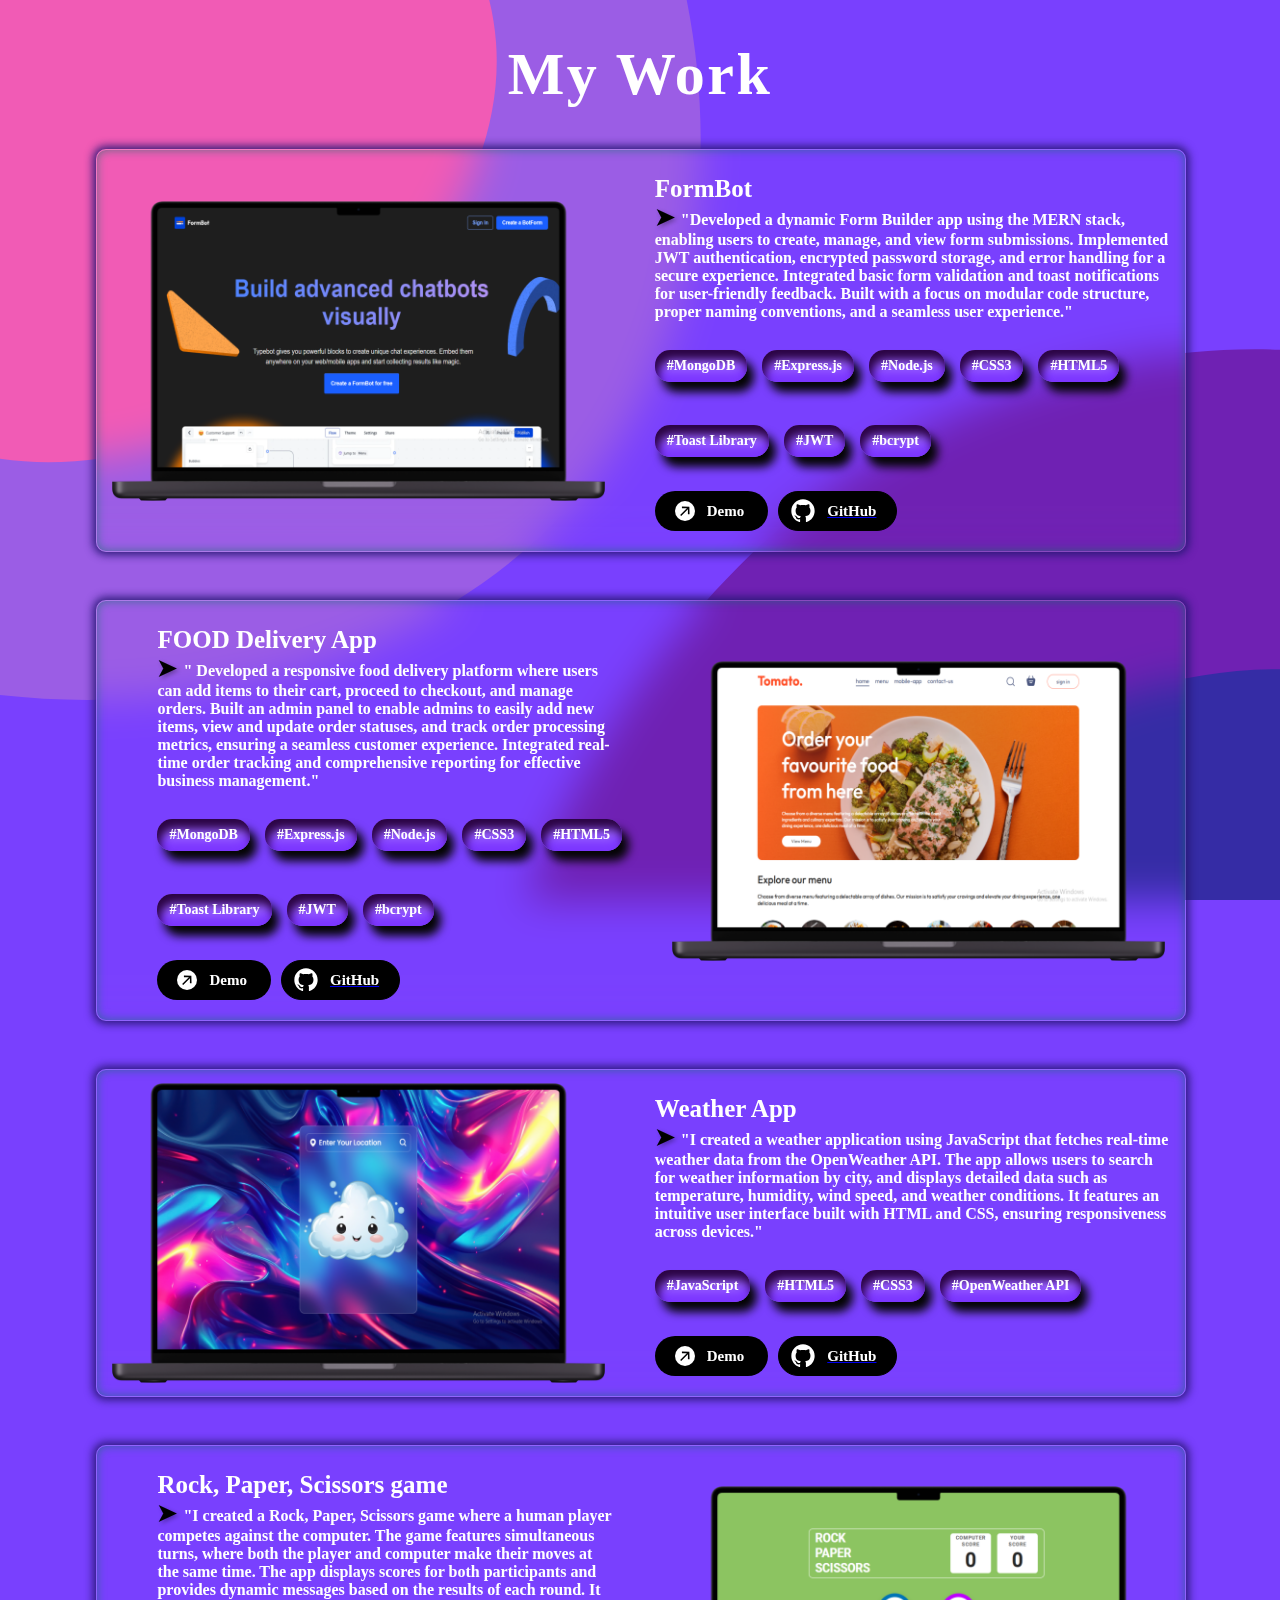
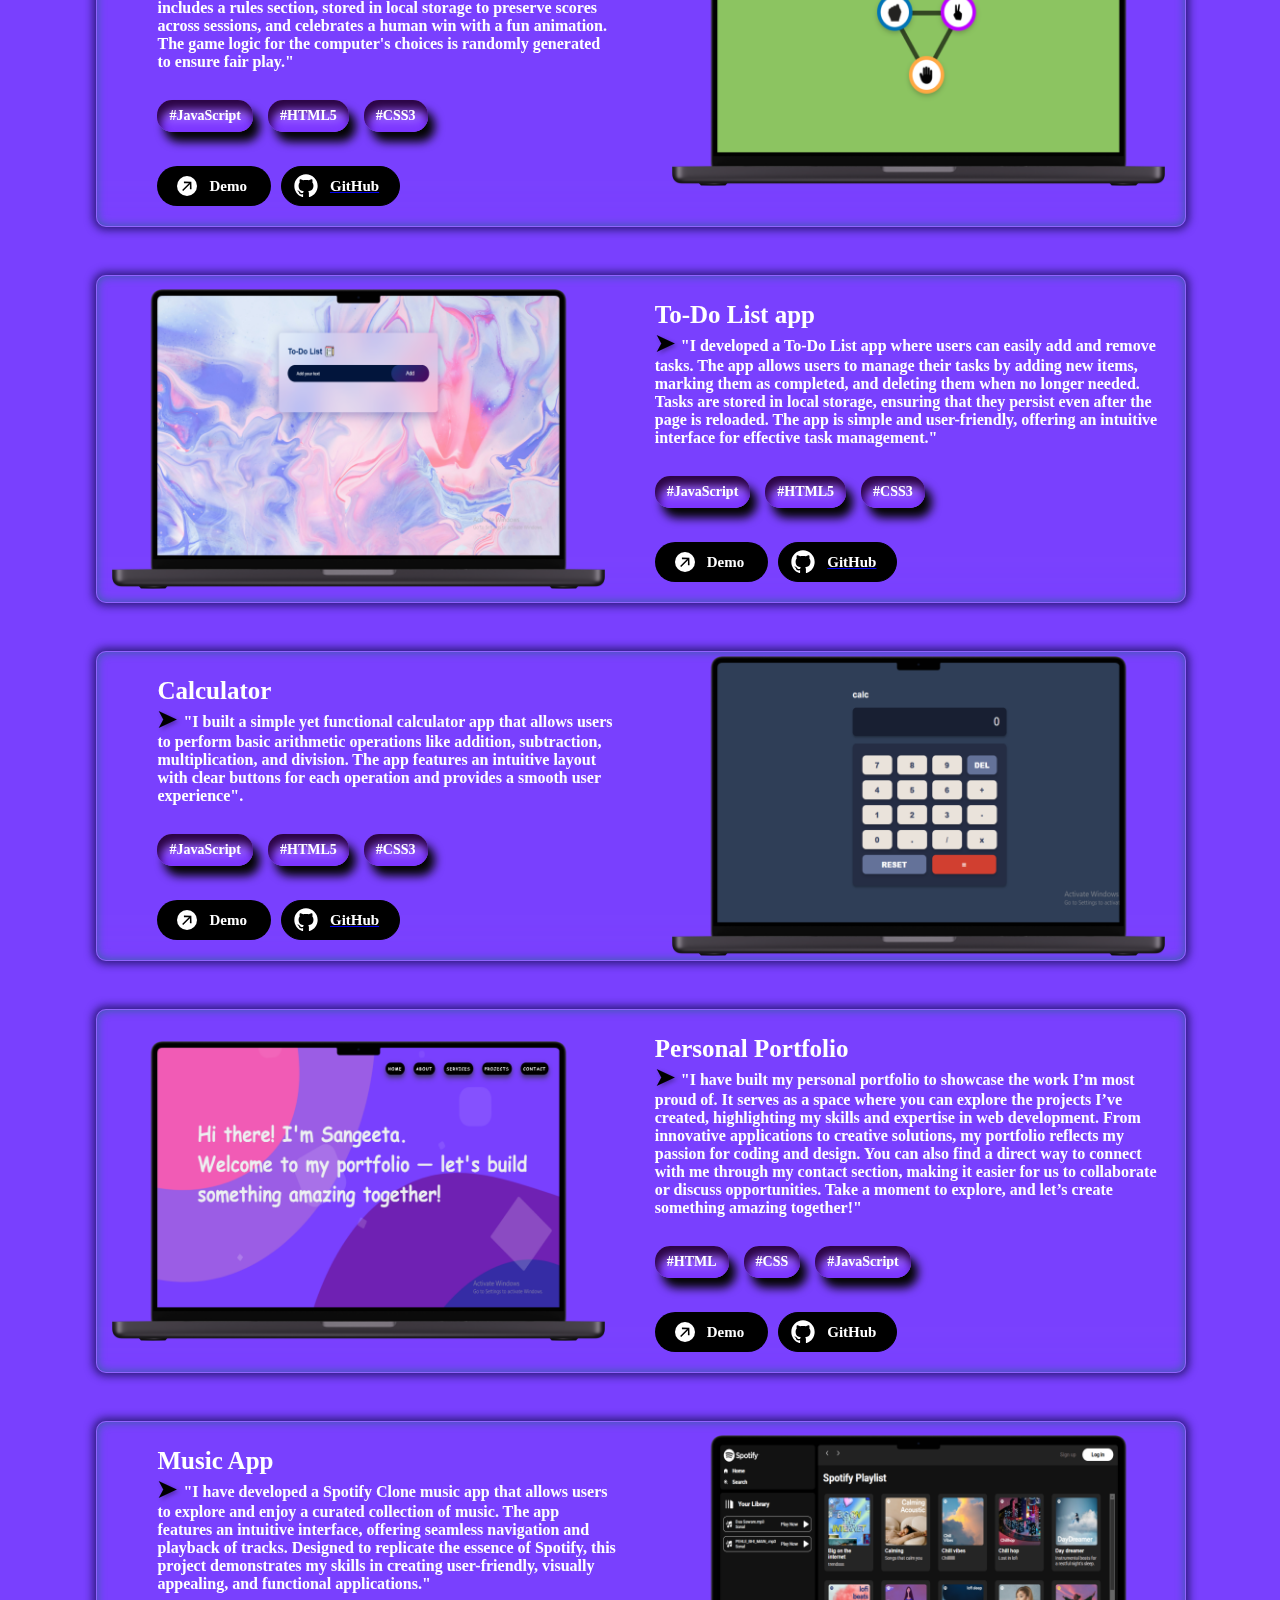
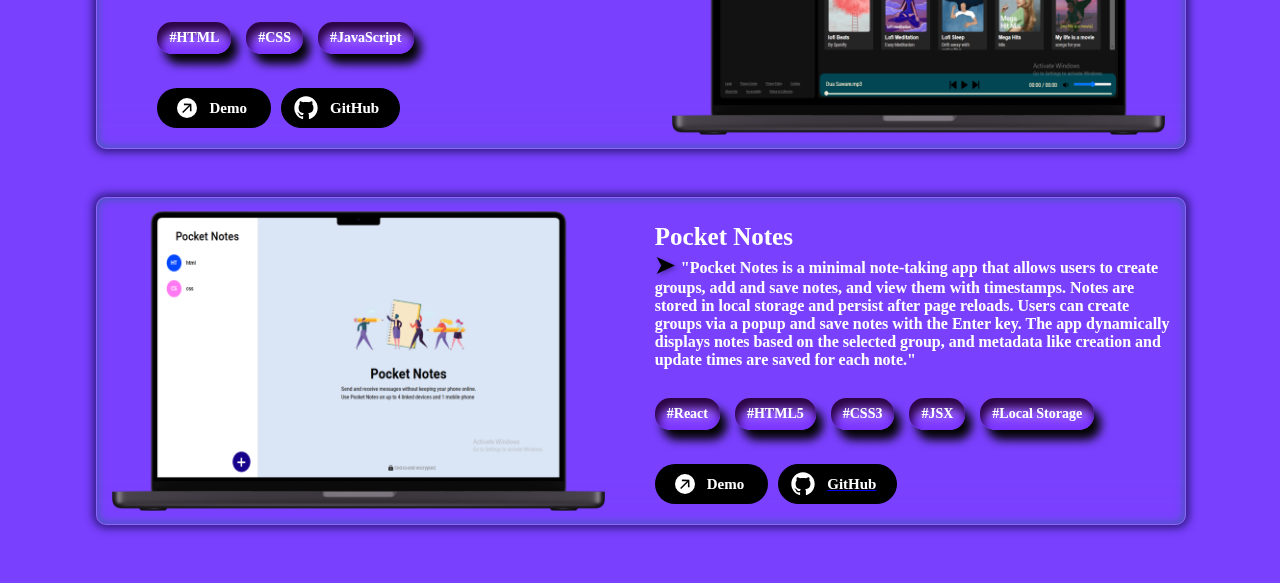
==== project.html @ 6eb2ef7e "Initial commit with changes" ====
<!DOCTYPE html>
<html lang="en">
<head>
    <meta charset="UTF-8">
    <meta name="viewport" content="width=device-width, initial-scale=1.0">
    <link rel="stylesheet" href="project.css">
    <title>Document</title>
</head>
<body>
   
    <div class="portfolio">
        <svg class="wep" preserveAspectRatio="xMidYMid slice" viewBox="10 10 80 80">
            <defs>
                <style>
                    @keyframes rotate {
                   0% {
                            transform: rotate(0deg);
                        }
                        100% {
                            transform: rotate(360deg);
                        }
                    }
                    .out-top {
                        animation: rotate 20s linear infinite;
                        transform-origin: 13px 25px;
                    }
                    .in-top {
                        animation: rotate 10s linear infinite;
                        transform-origin: 13px 25px;
                    }
                    .out-bottom {
                        animation: rotate 25s linear infinite;
                        transform-origin: 84px 93px;
                    }
                    .in-bottom {
                        animation: rotate 15s linear infinite;
                        transform-origin: 84px 93px;
                    }
                </style>
            </defs>
            <path fill="#9b5de5" class="out-top" d="M37-5C25.1-14.7,5.7-19.1-9.2-10-28.5,1.8-32.7,31.1-19.8,49c15.5,21.5,52.6,22,67.2,2.3C59.4,35,53.7,8.5,37-5Z"/>
            <path fill="#f15bb5" class="in-top" d="M20.6,4.1C11.6,1.5-1.9,2.5-8,11.2-16.3,23.1-8.2,45.6,7.4,50S42.1,38.9,41,24.5C40.2,14.1,29.4,6.6,20.6,4.1Z"/>
            <path fill="#6f21b3" class="out-bottom" d="M105.9,48.6c-12.4-8.2-29.3-4.8-39.4.8-23.4,12.8-37.7,51.9-19.1,74.1s63.9,15.3,76-5.6c7.6-13.3,1.8-31.1-2.3-43.8C117.6,63.3,114.7,54.3,105.9,48.6Z"/>
            <path fill="#352ca5" class="in-bottom" d="M102,67.1c-9.6-6.1-22-3.1-29.5,2-15.4,10.7-19.6,37.5-7.6,47.8s35.9,3.9,44.5-12.5C115.5,92.6,113.9,74.6,102,67.1Z"/>
          </svg>
          
        <div class="container-p">
            <h1 class="sub-title">My Work</h1>
            <div class="work-list">
                <div class="work-row">
                    <div class="work work-left">
                        <img src="images/work1.png" alt="To-do List App">
                        <div class="info">
                            <h3>FormBot</h3>
      
                            <div class="points">
                              <p class="point">"Developed a dynamic Form Builder app using the MERN stack,
                                 enabling users to create, manage, and view form submissions. Implemented 
                                 JWT authentication, encrypted password storage, and error handling for a
                                  secure experience. Integrated basic
                                    form validation and toast notifications for user-friendly feedback. 
                                    Built with a focus on modular code structure, proper naming conventions,
                                     and a seamless user experience."</p>
                              <!-- <p class="point">Knowledge of React components</p>
      
                              <p class="point">Familiar with Express and MongoDB</p>
                              <p class="point">JavaScript and Node.js fundamentals</p> -->
                            </div>
                           
                            <div class="Btn1">
                              <p class="language">#MongoDB</p>
                              <p class="language">#Express.js</p>
                              <p class="language">#Node.js</p>
                              <p class="language">#CSS3</p>
                              <p class="language">#HTML5</p>
                              <p class="language">#Toast Library</p>
                              <p class="language">#JWT</p>
                              <p class="language">#bcrypt</p>
      
      
      
                            </div>
                            <div class="buttons">
                              <a href="https://form-bot-brown.vercel.app/" target="_blank">
                          <button href="#" class="buttonw" style="--clr: #380c70">
                            <span class="button__icon-wrapper">
                              <svg
                                viewBox="0 0 14 15"
                                fill="none"
                                xmlns="http://www.w3.org/2000/svg"
                                class="button__icon-svg"
                                width="10"
                              >
                                <path
                                  d="M13.376 11.552l-.264-10.44-10.44-.24.024 2.28 6.96-.048L.2 12.56l1.488 1.488 9.432-9.432-.048 6.912 2.304.024z"
                                  fill="currentColor"
                                ></path>
                              </svg>
                          
                              <svg
                                viewBox="0 0 14 15"
                                fill="none"
                                width="10"
                                xmlns="http://www.w3.org/2000/svg"
                                class="button__icon-svg button__icon-svg--copy"
                              >
                                <path
                                  d="M13.376 11.552l-.264-10.44-10.44-.24.024 2.28 6.96-.048L.2 12.56l1.488 1.488 9.432-9.432-.048 6.912 2.304.024z"
                                  fill="currentColor"
                                ></path>
                              </svg>
                            </span>
                            Demo
                          </button>
                        </a>
                         <a href="https://github.com/sangeetasonal/Form-bot">
                          <button class="buttond">
                            <svg
                              viewBox="0 0 24 24"
                              fill="currentColor"
                              height="28"
                              width="28"
                              xmlns="http://www.w3.org/2000/svg"
                            >
                              <path
                                d="M12.001 2C6.47598 2 2.00098 6.475 2.00098 12C2.00098 16.425 4.86348 20.1625 8.83848 21.4875C9.33848 21.575 9.52598 21.275 9.52598 21.0125C9.52598 20.775 9.51348 19.9875 9.51348 19.15C7.00098 19.6125 6.35098 18.5375 6.15098 17.975C6.03848 17.6875 5.55098 16.8 5.12598 16.5625C4.77598 16.375 4.27598 15.9125 5.11348 15.9C5.90098 15.8875 6.46348 16.625 6.65098 16.925C7.55098 18.4375 8.98848 18.0125 9.56348 17.75C9.65098 17.1 9.91348 16.6625 10.201 16.4125C7.97598 16.1625 5.65098 15.3 5.65098 11.475C5.65098 10.3875 6.03848 9.4875 6.67598 8.7875C6.57598 8.5375 6.22598 7.5125 6.77598 6.1375C6.77598 6.1375 7.61348 5.875 9.52598 7.1625C10.326 6.9375 11.176 6.825 12.026 6.825C12.876 6.825 13.726 6.9375 14.526 7.1625C16.4385 5.8625 17.276 6.1375 17.276 6.1375C17.826 7.5125 17.476 8.5375 17.376 8.7875C18.0135 9.4875 18.401 10.375 18.401 11.475C18.401 15.3125 16.0635 16.1625 13.8385 16.4125C14.201 16.725 14.5135 17.325 14.5135 18.2625C14.5135 19.6 14.501 20.675 14.501 21.0125C14.501 21.275 14.6885 21.5875 15.1885 21.4875C19.259 20.1133 21.9999 16.2963 22.001 12C22.001 6.475 17.526 2 12.001 2Z"
                              ></path>
                            </svg>
                            <span>GitHub</span>
                          </button>
                        </a>
                          </button>
                          </div>
                            <a href="#">
                            </a>
                        </div>
                    </div>
                </div>
                <div class="work-row">
                    <div class="work work-right">
                        <img src="images/work9.png" alt="Music App">
                        <div class="info">
                          <h3>FOOD Delivery App</h3>
                          <div class="points">
                            <p class="point">" Developed a responsive food delivery platform where users can add items to their cart, proceed to checkout, and manage orders. Built an admin panel to enable admins to easily add new items, view and update order statuses, and track order processing metrics, ensuring a seamless customer experience. Integrated real-time order tracking and comprehensive reporting for effective business management."</p>
                        
                          </div>
                         
                          <div class="Btn1">
                            <p class="language">#MongoDB</p>
                            <p class="language">#Express.js</p>
                            <p class="language">#Node.js</p>
                            <p class="language">#CSS3</p>
                            <p class="language">#HTML5</p>
                            <p class="language">#Toast Library</p>
                            <p class="language">#JWT</p>
                            <p class="language">#bcrypt</p>
                           
                            </div>
                            <div class="buttons">

                              <a href="https://food-del-web-rho.vercel.app/" target="_blank">
                                <button class="buttonw" style="--clr: #380c70">
                                  <span class="button__icon-wrapper">
                                    <svg
                                      viewBox="0 0 14 15"
                                      fill="none"
                                      xmlns="http://www.w3.org/2000/svg"
                                      class="button__icon-svg"
                                      width="10"
                                    >
                                      <path
                                        d="M13.376 11.552l-.264-10.44-10.44-.24.024 2.28 6.96-.048L.2 12.56l1.488 1.488 9.432-9.432-.048 6.912 2.304.024z"
                                        fill="currentColor"
                                      ></path>
                                    </svg>
                              
                                    <svg
                                      viewBox="0 0 14 15"
                                      fill="none"
                                      width="10"
                                      xmlns="http://www.w3.org/2000/svg"
                                      class="button__icon-svg button__icon-svg--copy"
                                    >
                                      <path
                                        d="M13.376 11.552l-.264-10.44-10.44-.24.024 2.28 6.96-.048L.2 12.56l1.488 1.488 9.432-9.432-.048 6.912 2.304.024z"
                                        fill="currentColor"
                                      ></path>
                                    </svg>
                                  </span>
                                  Demo
                                </button>
                              </a>
                              
      
                              <a href="https://github.com/sangeetasonal/Food-del-web" target="_blank">
      
                              <button class="buttond">
                                <svg
                                  viewBox="0 0 24 24"
                                  fill="currentColor"
                                  height="28"
                                  width="28"
                                  xmlns="http://www.w3.org/2000/svg"
                                >
                                  <path
                                    d="M12.001 2C6.47598 2 2.00098 6.475 2.00098 12C2.00098 16.425 4.86348 20.1625 8.83848 21.4875C9.33848 21.575 9.52598 21.275 9.52598 21.0125C9.52598 20.775 9.51348 19.9875 9.51348 19.15C7.00098 19.6125 6.35098 18.5375 6.15098 17.975C6.03848 17.6875 5.55098 16.8 5.12598 16.5625C4.77598 16.375 4.27598 15.9125 5.11348 15.9C5.90098 15.8875 6.46348 16.625 6.65098 16.925C7.55098 18.4375 8.98848 18.0125 9.56348 17.75C9.65098 17.1 9.91348 16.6625 10.201 16.4125C7.97598 16.1625 5.65098 15.3 5.65098 11.475C5.65098 10.3875 6.03848 9.4875 6.67598 8.7875C6.57598 8.5375 6.22598 7.5125 6.77598 6.1375C6.77598 6.1375 7.61348 5.875 9.52598 7.1625C10.326 6.9375 11.176 6.825 12.026 6.825C12.876 6.825 13.726 6.9375 14.526 7.1625C16.4385 5.8625 17.276 6.1375 17.276 6.1375C17.826 7.5125 17.476 8.5375 17.376 8.7875C18.0135 9.4875 18.401 10.375 18.401 11.475C18.401 15.3125 16.0635 16.1625 13.8385 16.4125C14.201 16.725 14.5135 17.325 14.5135 18.2625C14.5135 19.6 14.501 20.675 14.501 21.0125C14.501 21.275 14.6885 21.5875 15.1885 21.4875C19.259 20.1133 21.9999 16.2963 22.001 12C22.001 6.475 17.526 2 12.001 2Z"
                                  ></path>
                                </svg>
                                <span>GitHub</span>
                              </button>
                            </a>
                              </button>
                          </div>
                            <a href="#">
                            </a>
                        </div>
                    </div>
                </div>
                <div class="work-row">
                    <div class="work work-left">
                        <img src="images/work3.png" alt="Weather App">
                        <div class="info">
                            <h3>Weather App</h3>
                            <div class="points">
                              <p class="point">"I created a weather application using JavaScript
                                 that fetches real-time weather data from the OpenWeather API.
                                  The app allows users to search for weather information by city,
                                   and displays detailed data such as temperature, humidity, 
                                   wind speed, and weather conditions. It features an intuitive user 
                                   interface built with HTML and CSS, ensuring responsiveness across devices."</p>
                             
                            </div>
                           
                            <div class="Btn1">
                              <p class="language">#JavaScript</p>
                              <p class="language">#HTML5</p>
                              <p class="language">#CSS3</p>
                              <p class="language">#OpenWeather API</p>
                            </div>
                            <div class="buttons">
      <a href="https://darling-valkyrie-a98d52.netlify.app/">
                              <button href="#" class="buttonw" style="--clr: #380c70">
                                <span class="button__icon-wrapper">
                                  <svg
                                    viewBox="0 0 14 15"
                                    fill="none"
                                    xmlns="http://www.w3.org/2000/svg"
                                    class="button__icon-svg"
                                    width="10"
                                  >
                                    <path
                                      d="M13.376 11.552l-.264-10.44-10.44-.24.024 2.28 6.96-.048L.2 12.56l1.488 1.488 9.432-9.432-.048 6.912 2.304.024z"
                                      fill="currentColor"
                                    ></path>
                                  </svg>
                              
                                  <svg
                                    viewBox="0 0 14 15"
                                    fill="none"
                                    width="10"
                                    xmlns="http://www.w3.org/2000/svg"
                                    class="button__icon-svg button__icon-svg--copy"
                                  >
                                    <path
                                      d="M13.376 11.552l-.264-10.44-10.44-.24.024 2.28 6.96-.048L.2 12.56l1.488 1.488 9.432-9.432-.048 6.912 2.304.024z"
                                      fill="currentColor"
                                    ></path>
                                  </svg>
                                </span>
                                Demo
                              </button>
                            </a>
      <a href="https://github.com/sangeetasonal/Weather-website">
                              <button class="buttond">
                                <svg
                                  viewBox="0 0 24 24"
                                  fill="currentColor"
                                  height="28"
                                  width="28"
                                  xmlns="http://www.w3.org/2000/svg"
                                >
                                  <path
                                    d="M12.001 2C6.47598 2 2.00098 6.475 2.00098 12C2.00098 16.425 4.86348 20.1625 8.83848 21.4875C9.33848 21.575 9.52598 21.275 9.52598 21.0125C9.52598 20.775 9.51348 19.9875 9.51348 19.15C7.00098 19.6125 6.35098 18.5375 6.15098 17.975C6.03848 17.6875 5.55098 16.8 5.12598 16.5625C4.77598 16.375 4.27598 15.9125 5.11348 15.9C5.90098 15.8875 6.46348 16.625 6.65098 16.925C7.55098 18.4375 8.98848 18.0125 9.56348 17.75C9.65098 17.1 9.91348 16.6625 10.201 16.4125C7.97598 16.1625 5.65098 15.3 5.65098 11.475C5.65098 10.3875 6.03848 9.4875 6.67598 8.7875C6.57598 8.5375 6.22598 7.5125 6.77598 6.1375C6.77598 6.1375 7.61348 5.875 9.52598 7.1625C10.326 6.9375 11.176 6.825 12.026 6.825C12.876 6.825 13.726 6.9375 14.526 7.1625C16.4385 5.8625 17.276 6.1375 17.276 6.1375C17.826 7.5125 17.476 8.5375 17.376 8.7875C18.0135 9.4875 18.401 10.375 18.401 11.475C18.401 15.3125 16.0635 16.1625 13.8385 16.4125C14.201 16.725 14.5135 17.325 14.5135 18.2625C14.5135 19.6 14.501 20.675 14.501 21.0125C14.501 21.275 14.6885 21.5875 15.1885 21.4875C19.259 20.1133 21.9999 16.2963 22.001 12C22.001 6.475 17.526 2 12.001 2Z"
                                  ></path>
                                </svg>
                                <span>GitHub</span>
                              </button>
                            </a>
                              </button>
                          </div>
                            <a href="#">
                            </a>
                        </div>
                    </div>
                </div>

                <div class="work-row">
                    <div class="work work-right">
                        <img src="images/work6.png" alt="Music App">
                        <div class="info">
                            <h3> Rock, Paper, Scissors game</h3>
                            <div class="points">
                              <p class="point">"I created a Rock, Paper, Scissors game 
                                where a human player competes against the computer. 
                                The game features simultaneous turns, where both the 
                                player and computer make their moves at the same time.
                                 The app displays scores for both participants and provides 
                                 dynamic messages based on the results of each round. 
                                 It includes a rules section, stored in local storage to 
                                 preserve scores across sessions, and celebrates a human win
                                  with a fun animation. The game logic for the computer's choices 
                                  is randomly generated to ensure fair play."</p>
                              
                            </div>
                           
                            <div class="Btn1">
                                <p class="language">#JavaScript</p>
                                <p class="language">#HTML5</p>
                                <p class="language">#CSS3</p>
                            </div>
                            <div class="buttons">
      <a href="https://game-rock-paper-scissor-js.netlify.app/">
                              <button href="#" class="buttonw" style="--clr: #380c70">
                                <span class="button__icon-wrapper">
                                  <svg
                                    viewBox="0 0 14 15"
                                    fill="none"
                                    xmlns="http://www.w3.org/2000/svg"
                                    class="button__icon-svg"
                                    width="10"
                                  >
                                    <path
                                      d="M13.376 11.552l-.264-10.44-10.44-.24.024 2.28 6.96-.048L.2 12.56l1.488 1.488 9.432-9.432-.048 6.912 2.304.024z"
                                      fill="currentColor"
                                    ></path>
                                  </svg>
                              
                                  <svg
                                    viewBox="0 0 14 15"
                                    fill="none"
                                    width="10"
                                    xmlns="http://www.w3.org/2000/svg"
                                    class="button__icon-svg button__icon-svg--copy"
                                  >
                                    <path
                                      d="M13.376 11.552l-.264-10.44-10.44-.24.024 2.28 6.96-.048L.2 12.56l1.488 1.488 9.432-9.432-.048 6.912 2.304.024z"
                                      fill="currentColor"
                                    ></path>
                                  </svg>
                                </span>
                                Demo
                              </button>
                            </a>
      <a href="https://github.com/sangeetasonal/Rock-Paper-scissor">
                              <button class="buttond">
                                <svg
                                  viewBox="0 0 24 24"
                                  fill="currentColor"
                                  height="28"
                                  width="28"
                                  xmlns="http://www.w3.org/2000/svg"
                                >
                                  <path
                                    d="M12.001 2C6.47598 2 2.00098 6.475 2.00098 12C2.00098 16.425 4.86348 20.1625 8.83848 21.4875C9.33848 21.575 9.52598 21.275 9.52598 21.0125C9.52598 20.775 9.51348 19.9875 9.51348 19.15C7.00098 19.6125 6.35098 18.5375 6.15098 17.975C6.03848 17.6875 5.55098 16.8 5.12598 16.5625C4.77598 16.375 4.27598 15.9125 5.11348 15.9C5.90098 15.8875 6.46348 16.625 6.65098 16.925C7.55098 18.4375 8.98848 18.0125 9.56348 17.75C9.65098 17.1 9.91348 16.6625 10.201 16.4125C7.97598 16.1625 5.65098 15.3 5.65098 11.475C5.65098 10.3875 6.03848 9.4875 6.67598 8.7875C6.57598 8.5375 6.22598 7.5125 6.77598 6.1375C6.77598 6.1375 7.61348 5.875 9.52598 7.1625C10.326 6.9375 11.176 6.825 12.026 6.825C12.876 6.825 13.726 6.9375 14.526 7.1625C16.4385 5.8625 17.276 6.1375 17.276 6.1375C17.826 7.5125 17.476 8.5375 17.376 8.7875C18.0135 9.4875 18.401 10.375 18.401 11.475C18.401 15.3125 16.0635 16.1625 13.8385 16.4125C14.201 16.725 14.5135 17.325 14.5135 18.2625C14.5135 19.6 14.501 20.675 14.501 21.0125C14.501 21.275 14.6885 21.5875 15.1885 21.4875C19.259 20.1133 21.9999 16.2963 22.001 12C22.001 6.475 17.526 2 12.001 2Z"
                                  ></path>
                                </svg>
                                <span>GitHub</span>
                              </button>
                            </a>
                              </button>
                          </div>
                            <a href="#">
                            </a>
                        </div>
                    </div>
                </div>


                <div class="work-row">
                    <div class="work work-left">
                        <img src="images/work4.png" alt="Weather App">
                        <div class="info">
                            <h3>To-Do List app</h3>
                            <div class="points">
                              <p class="point">"I developed a To-Do List app where users can 
                                easily add and remove tasks. The app allows users to manage 
                                their tasks by adding new items, marking them as completed,
                                 and deleting them when no longer needed. Tasks are stored
                                  in local storage, ensuring that they persist even after 
                                  the page is reloaded. The app is simple and user-friendly,
                                   offering an intuitive interface for effective task management."</p>
                           
                            </div>
                           
                            <div class="Btn1">
                                <p class="language">#JavaScript</p>
                                <p class="language">#HTML5</p>
                                <p class="language">#CSS3</p>
                            </div>
                            <div class="buttons">
      <a href="https://to-do-list-app-me.netlify.app/">
                              <button href="#" class="buttonw" style="--clr: #380c70">
                                <span class="button__icon-wrapper">
                                  <svg
                                    viewBox="0 0 14 15"
                                    fill="none"
                                    xmlns="http://www.w3.org/2000/svg"
                                    class="button__icon-svg"
                                    width="10"
                                  >
                                    <path
                                      d="M13.376 11.552l-.264-10.44-10.44-.24.024 2.28 6.96-.048L.2 12.56l1.488 1.488 9.432-9.432-.048 6.912 2.304.024z"
                                      fill="currentColor"
                                    ></path>
                                  </svg>
                              
                                  <svg
                                    viewBox="0 0 14 15"
                                    fill="none"
                                    width="10"
                                    xmlns="http://www.w3.org/2000/svg"
                                    class="button__icon-svg button__icon-svg--copy"
                                  >
                                    <path
                                      d="M13.376 11.552l-.264-10.44-10.44-.24.024 2.28 6.96-.048L.2 12.56l1.488 1.488 9.432-9.432-.048 6.912 2.304.024z"
                                      fill="currentColor"
                                    ></path>
                                  </svg>
                                </span>
                                Demo
                              </button>
                            </a>
      <a href="https://github.com/sangeetasonal/To-do-list">
                              <button class="buttond">
                                <svg
                                  viewBox="0 0 24 24"
                                  fill="currentColor"
                                  height="28"
                                  width="28"
                                  xmlns="http://www.w3.org/2000/svg"
                                >
                                  <path
                                    d="M12.001 2C6.47598 2 2.00098 6.475 2.00098 12C2.00098 16.425 4.86348 20.1625 8.83848 21.4875C9.33848 21.575 9.52598 21.275 9.52598 21.0125C9.52598 20.775 9.51348 19.9875 9.51348 19.15C7.00098 19.6125 6.35098 18.5375 6.15098 17.975C6.03848 17.6875 5.55098 16.8 5.12598 16.5625C4.77598 16.375 4.27598 15.9125 5.11348 15.9C5.90098 15.8875 6.46348 16.625 6.65098 16.925C7.55098 18.4375 8.98848 18.0125 9.56348 17.75C9.65098 17.1 9.91348 16.6625 10.201 16.4125C7.97598 16.1625 5.65098 15.3 5.65098 11.475C5.65098 10.3875 6.03848 9.4875 6.67598 8.7875C6.57598 8.5375 6.22598 7.5125 6.77598 6.1375C6.77598 6.1375 7.61348 5.875 9.52598 7.1625C10.326 6.9375 11.176 6.825 12.026 6.825C12.876 6.825 13.726 6.9375 14.526 7.1625C16.4385 5.8625 17.276 6.1375 17.276 6.1375C17.826 7.5125 17.476 8.5375 17.376 8.7875C18.0135 9.4875 18.401 10.375 18.401 11.475C18.401 15.3125 16.0635 16.1625 13.8385 16.4125C14.201 16.725 14.5135 17.325 14.5135 18.2625C14.5135 19.6 14.501 20.675 14.501 21.0125C14.501 21.275 14.6885 21.5875 15.1885 21.4875C19.259 20.1133 21.9999 16.2963 22.001 12C22.001 6.475 17.526 2 12.001 2Z"
                                  ></path>
                                </svg>
                                <span>GitHub</span>
                              </button>
                            </a>
                              </button>
                          </div>
                            <a href="#">
                            </a>
                        </div>
                    </div>
                </div>


                <div class="work-row">
                    <div class="work work-right">
                        <img src="images/work5.png" alt="Music App">
                        <div class="info">
                            <h3>Calculator</h3>
                            <div class="points">
                              <p class="point">"I built a simple yet functional calculator app that
                                 allows users to perform basic arithmetic operations like addition,
                                  subtraction, multiplication, and division. The app features an 
                                  intuitive layout with clear buttons for each operation and provides
                                   a smooth user experience".</p>
                         
                            </div>
                           
                            <div class="Btn1">
                                <p class="language">#JavaScript</p>
                                <p class="language">#HTML5</p>
                                <p class="language">#CSS3</p>
                            </div>
                            <div class="buttons">
      <a href="https://micro-project-calculator.netlify.app/">
                              <button href="#" class="buttonw" style="--clr: #380c70">
                                <span class="button__icon-wrapper">
                                  <svg
                                    viewBox="0 0 14 15"
                                    fill="none"
                                    xmlns="http://www.w3.org/2000/svg"
                                    class="button__icon-svg"
                                    width="10"
                                  >
                                    <path
                                      d="M13.376 11.552l-.264-10.44-10.44-.24.024 2.28 6.96-.048L.2 12.56l1.488 1.488 9.432-9.432-.048 6.912 2.304.024z"
                                      fill="currentColor"
                                    ></path>
                                  </svg>
                              
                                  <svg
                                    viewBox="0 0 14 15"
                                    fill="none"
                                    width="10"
                                    xmlns="http://www.w3.org/2000/svg"
                                    class="button__icon-svg button__icon-svg--copy"
                                  >
                                    <path
                                      d="M13.376 11.552l-.264-10.44-10.44-.24.024 2.28 6.96-.048L.2 12.56l1.488 1.488 9.432-9.432-.048 6.912 2.304.024z"
                                      fill="currentColor"
                                    ></path>
                                  </svg>
                                </span>
                                Demo
                              </button>
                            </a>
      <a href="https://github.com/sangeetasonal/Calculator">
                              <button class="buttond">
                                <svg
                                  viewBox="0 0 24 24"
                                  fill="currentColor"
                                  height="28"
                                  width="28"
                                  xmlns="http://www.w3.org/2000/svg"
                                >
                                  <path
                                    d="M12.001 2C6.47598 2 2.00098 6.475 2.00098 12C2.00098 16.425 4.86348 20.1625 8.83848 21.4875C9.33848 21.575 9.52598 21.275 9.52598 21.0125C9.52598 20.775 9.51348 19.9875 9.51348 19.15C7.00098 19.6125 6.35098 18.5375 6.15098 17.975C6.03848 17.6875 5.55098 16.8 5.12598 16.5625C4.77598 16.375 4.27598 15.9125 5.11348 15.9C5.90098 15.8875 6.46348 16.625 6.65098 16.925C7.55098 18.4375 8.98848 18.0125 9.56348 17.75C9.65098 17.1 9.91348 16.6625 10.201 16.4125C7.97598 16.1625 5.65098 15.3 5.65098 11.475C5.65098 10.3875 6.03848 9.4875 6.67598 8.7875C6.57598 8.5375 6.22598 7.5125 6.77598 6.1375C6.77598 6.1375 7.61348 5.875 9.52598 7.1625C10.326 6.9375 11.176 6.825 12.026 6.825C12.876 6.825 13.726 6.9375 14.526 7.1625C16.4385 5.8625 17.276 6.1375 17.276 6.1375C17.826 7.5125 17.476 8.5375 17.376 8.7875C18.0135 9.4875 18.401 10.375 18.401 11.475C18.401 15.3125 16.0635 16.1625 13.8385 16.4125C14.201 16.725 14.5135 17.325 14.5135 18.2625C14.5135 19.6 14.501 20.675 14.501 21.0125C14.501 21.275 14.6885 21.5875 15.1885 21.4875C19.259 20.1133 21.9999 16.2963 22.001 12C22.001 6.475 17.526 2 12.001 2Z"
                                  ></path>
                                </svg>
                                <span>GitHub</span>
                              </button>
                            </a>
                              </button>
                          </div>
                            <a href="#">
                            </a>
                        </div>
                    </div>
                </div>


                <div class="work-row">
                    <div class="work work-left">
                        <img src="images/work7.png" alt="Personal Portfolio">
                        <div class="info">
                            <h3>Personal Portfolio</h3>
                            <div class="points">
                              <p class="point">
                                "I have built my personal portfolio to showcase the work
                                I’m most proud of. It serves as a space where you can explore the projects
                                 I’ve created, highlighting my skills and expertise in web development.
                                  From innovative applications to creative solutions, my portfolio 
                                  reflects my passion for coding and design. You can also find a 
                                  direct way to connect with me through my contact section, making
                                   it easier for us to collaborate or discuss opportunities. Take
                                    a moment to explore, and let’s create something amazing together!"
                              </p>
                             
                            </div>
                           
                            <div class="Btn1">
                              <p class="language">#HTML</p>
                              <p class="language">#CSS</p>
                              <p class="language">#JavaScript</p>
                             
                            </div>
                            <div class="buttons">
      
                              <button href="#" class="buttonw" style="--clr: #380c70">
                                <span class="button__icon-wrapper">
                                  <svg
                                    viewBox="0 0 14 15"
                                    fill="none"
                                    xmlns="http://www.w3.org/2000/svg"
                                    class="button__icon-svg"
                                    width="10"
                                  >
                                    <path
                                      d="M13.376 11.552l-.264-10.44-10.44-.24.024 2.28 6.96-.048L.2 12.56l1.488 1.488 9.432-9.432-.048 6.912 2.304.024z"
                                      fill="currentColor"
                                    ></path>
                                  </svg>
                              
                                  <svg
                                    viewBox="0 0 14 15"
                                    fill="none"
                                    width="10"
                                    xmlns="http://www.w3.org/2000/svg"
                                    class="button__icon-svg button__icon-svg--copy"
                                  >
                                    <path
                                      d="M13.376 11.552l-.264-10.44-10.44-.24.024 2.28 6.96-.048L.2 12.56l1.488 1.488 9.432-9.432-.048 6.912 2.304.024z"
                                      fill="currentColor"
                                    ></path>
                                  </svg>
                                </span>
                                Demo
                              </button>
      
      
                              <button class="buttond">
                                <svg
                                  viewBox="0 0 24 24"
                                  fill="currentColor"
                                  height="28"
                                  width="28"
                                  xmlns="http://www.w3.org/2000/svg"
                                >
                                  <path
                                    d="M12.001 2C6.47598 2 2.00098 6.475 2.00098 12C2.00098 16.425 4.86348 20.1625 8.83848 21.4875C9.33848 21.575 9.52598 21.275 9.52598 21.0125C9.52598 20.775 9.51348 19.9875 9.51348 19.15C7.00098 19.6125 6.35098 18.5375 6.15098 17.975C6.03848 17.6875 5.55098 16.8 5.12598 16.5625C4.77598 16.375 4.27598 15.9125 5.11348 15.9C5.90098 15.8875 6.46348 16.625 6.65098 16.925C7.55098 18.4375 8.98848 18.0125 9.56348 17.75C9.65098 17.1 9.91348 16.6625 10.201 16.4125C7.97598 16.1625 5.65098 15.3 5.65098 11.475C5.65098 10.3875 6.03848 9.4875 6.67598 8.7875C6.57598 8.5375 6.22598 7.5125 6.77598 6.1375C6.77598 6.1375 7.61348 5.875 9.52598 7.1625C10.326 6.9375 11.176 6.825 12.026 6.825C12.876 6.825 13.726 6.9375 14.526 7.1625C16.4385 5.8625 17.276 6.1375 17.276 6.1375C17.826 7.5125 17.476 8.5375 17.376 8.7875C18.0135 9.4875 18.401 10.375 18.401 11.475C18.401 15.3125 16.0635 16.1625 13.8385 16.4125C14.201 16.725 14.5135 17.325 14.5135 18.2625C14.5135 19.6 14.501 20.675 14.501 21.0125C14.501 21.275 14.6885 21.5875 15.1885 21.4875C19.259 20.1133 21.9999 16.2963 22.001 12C22.001 6.475 17.526 2 12.001 2Z"
                                  ></path>
                                </svg>
                                <span>GitHub</span>
                              </button>
                              
                              </button>
                          </div>
                            <a href="https://darling-valkyrie-a98d52.netlify.app/">
                            </a>
                        </div>
                    </div>
                </div>





                <div class="work-row">
                    <div class="work work-right">
                        <img src="images/work8.png" alt="Music App">
                        <div class="info">
                            <h3>Music App</h3>
                            <div class="points">
                              <p class="point">"I have developed a Spotify Clone music app that
                                 allows users to explore and enjoy a curated collection of music.
                                  The app features an intuitive interface, offering seamless 
                                  navigation and playback of tracks. Designed to replicate the
                                   essence of Spotify, this project demonstrates my skills in
                                    creating user-friendly, visually appealing, and functional
                                     applications."</p>
                              
                            </div>
                           
                            <div class="Btn1">
                              <p class="language">#HTML</p>
                              <p class="language">#CSS</p>
                              <p class="language">#JavaScript</p>
                             
                            </div>
                            <div class="buttons">
      
                              <button href="#" class="buttonw" style="--clr: #380c70">
                                <span class="button__icon-wrapper">
                                  <svg
                                    viewBox="0 0 14 15"
                                    fill="none"
                                    xmlns="http://www.w3.org/2000/svg"
                                    class="button__icon-svg"
                                    width="10"
                                  >
                                    <path
                                      d="M13.376 11.552l-.264-10.44-10.44-.24.024 2.28 6.96-.048L.2 12.56l1.488 1.488 9.432-9.432-.048 6.912 2.304.024z"
                                      fill="currentColor"
                                    ></path>
                                  </svg>
                              
                                  <svg
                                    viewBox="0 0 14 15"
                                    fill="none"
                                    width="10"
                                    xmlns="http://www.w3.org/2000/svg"
                                    class="button__icon-svg button__icon-svg--copy"
                                  >
                                    <path
                                      d="M13.376 11.552l-.264-10.44-10.44-.24.024 2.28 6.96-.048L.2 12.56l1.488 1.488 9.432-9.432-.048 6.912 2.304.024z"
                                      fill="currentColor"
                                    ></path>
                                  </svg>
                                </span>
                                Demo
                              </button>
      
      
                              <button class="buttond">
                                <svg
                                  viewBox="0 0 24 24"
                                  fill="currentColor"
                                  height="28"
                                  width="28"
                                  xmlns="http://www.w3.org/2000/svg"
                                >
                                  <path
                                    d="M12.001 2C6.47598 2 2.00098 6.475 2.00098 12C2.00098 16.425 4.86348 20.1625 8.83848 21.4875C9.33848 21.575 9.52598 21.275 9.52598 21.0125C9.52598 20.775 9.51348 19.9875 9.51348 19.15C7.00098 19.6125 6.35098 18.5375 6.15098 17.975C6.03848 17.6875 5.55098 16.8 5.12598 16.5625C4.77598 16.375 4.27598 15.9125 5.11348 15.9C5.90098 15.8875 6.46348 16.625 6.65098 16.925C7.55098 18.4375 8.98848 18.0125 9.56348 17.75C9.65098 17.1 9.91348 16.6625 10.201 16.4125C7.97598 16.1625 5.65098 15.3 5.65098 11.475C5.65098 10.3875 6.03848 9.4875 6.67598 8.7875C6.57598 8.5375 6.22598 7.5125 6.77598 6.1375C6.77598 6.1375 7.61348 5.875 9.52598 7.1625C10.326 6.9375 11.176 6.825 12.026 6.825C12.876 6.825 13.726 6.9375 14.526 7.1625C16.4385 5.8625 17.276 6.1375 17.276 6.1375C17.826 7.5125 17.476 8.5375 17.376 8.7875C18.0135 9.4875 18.401 10.375 18.401 11.475C18.401 15.3125 16.0635 16.1625 13.8385 16.4125C14.201 16.725 14.5135 17.325 14.5135 18.2625C14.5135 19.6 14.501 20.675 14.501 21.0125C14.501 21.275 14.6885 21.5875 15.1885 21.4875C19.259 20.1133 21.9999 16.2963 22.001 12C22.001 6.475 17.526 2 12.001 2Z"
                                  ></path>
                                </svg>
                                <span>GitHub</span>
                              </button>
                              
                              </button>
                          </div>
                            <a href="#">
                            </a>
                        </div>
                    </div>
                </div>








           <div class="work-row">
                    <div class="work work-left">
                        <img src="images/work2.png" alt="Weather App">
                        <div class="info">
                              <h3>Pocket Notes</h3>
                            <div class="points">
                              <p class="point">"Pocket Notes is a minimal note-taking app that allows users
                                 to create groups, add and save notes, and view them with timestamps. 
                                 Notes are stored in local storage and persist after page reloads. Users
                                  can create groups via a popup and save notes with the Enter key.
                                   The app dynamically displays notes based on the selected group, 
                                   and metadata like creation and update times are saved for each note."</p>
                          
                            </div>
                           
                            <div class="Btn1">
                              <p class="language">#React</p>
                              <p class="language">#HTML5</p>
                              <p class="language">#CSS3</p>
                              <p class="language">#JSX</p>
                              <p class="language">#Local Storage</p>
                            </div>
                            <div class="buttons">
                              <a href="https://pocket-app-1.netlify.app/">
                             <button href="#" class="buttonw" style="--clr: #380c70">
                               <span class="button__icon-wrapper">
                                 <svg
                                   viewBox="0 0 14 15"
                                   fill="none"
                                   xmlns="http://www.w3.org/2000/svg"
                                   class="button__icon-svg"
                                   width="10"
                                 >
                                   <path
                                     d="M13.376 11.552l-.264-10.44-10.44-.24.024 2.28 6.96-.048L.2 12.56l1.488 1.488 9.432-9.432-.048 6.912 2.304.024z"
                                     fill="currentColor"
                                   ></path>
                                 </svg>
                             
                                 <svg
                                   viewBox="0 0 14 15"
                                   fill="none"
                                   width="10"
                                   xmlns="http://www.w3.org/2000/svg"
                                   class="button__icon-svg button__icon-svg--copy"
                                 >
                                   <path
                                     d="M13.376 11.552l-.264-10.44-10.44-.24.024 2.28 6.96-.048L.2 12.56l1.488 1.488 9.432-9.432-.048 6.912 2.304.024z"
                                     fill="currentColor"
                                   ></path>
                                 </svg>
                               </span>
                               Demo
                             </button>
                           </a>
                            <a href="https://github.com/sangeetasonal/Pocket-Note">
                             <button class="buttond">
                               <svg
                                 viewBox="0 0 24 24"
                                 fill="currentColor"
                                 height="28"
                                 width="28"
                                 xmlns="http://www.w3.org/2000/svg"
                               >
                                 <path
                                   d="M12.001 2C6.47598 2 2.00098 6.475 2.00098 12C2.00098 16.425 4.86348 20.1625 8.83848 21.4875C9.33848 21.575 9.52598 21.275 9.52598 21.0125C9.52598 20.775 9.51348 19.9875 9.51348 19.15C7.00098 19.6125 6.35098 18.5375 6.15098 17.975C6.03848 17.6875 5.55098 16.8 5.12598 16.5625C4.77598 16.375 4.27598 15.9125 5.11348 15.9C5.90098 15.8875 6.46348 16.625 6.65098 16.925C7.55098 18.4375 8.98848 18.0125 9.56348 17.75C9.65098 17.1 9.91348 16.6625 10.201 16.4125C7.97598 16.1625 5.65098 15.3 5.65098 11.475C5.65098 10.3875 6.03848 9.4875 6.67598 8.7875C6.57598 8.5375 6.22598 7.5125 6.77598 6.1375C6.77598 6.1375 7.61348 5.875 9.52598 7.1625C10.326 6.9375 11.176 6.825 12.026 6.825C12.876 6.825 13.726 6.9375 14.526 7.1625C16.4385 5.8625 17.276 6.1375 17.276 6.1375C17.826 7.5125 17.476 8.5375 17.376 8.7875C18.0135 9.4875 18.401 10.375 18.401 11.475C18.401 15.3125 16.0635 16.1625 13.8385 16.4125C14.201 16.725 14.5135 17.325 14.5135 18.2625C14.5135 19.6 14.501 20.675 14.501 21.0125C14.501 21.275 14.6885 21.5875 15.1885 21.4875C19.259 20.1133 21.9999 16.2963 22.001 12C22.001 6.475 17.526 2 12.001 2Z"
                                 ></path>
                               </svg>
                               <span>GitHub</span>
                             </button>
                             
                             </button>
                          </div>
                            <a href="https://darling-valkyrie-a98d52.netlify.app/">
                            </a>
                        </div>
                    </div>
                </div>






                   <!--  <div class="work-row">
                    <div class="work work-right">
                        <img src="images/work2.png" alt="Music App">
                        <div class="info">
                            <h3>Music App</h3>
                            <div class="points">
                              <p class="point">Understand basic MERN stack concepts</p>
                              <p class="point">Knowledge of React components</p>
                              <p class="point">Familiar with Express and MongoDB</p>
                              <p class="point">JavaScript and Node.js fundamentals</p>
                            </div>
                           
                            <div class="Btn1">
                              <p class="language">HTML</p>
                              <p class="language">CSS</p>
                              <p class="language">JavaScript</p>
                              <p class="language">React</p>
                              <p class="language">Node.js</p>
                            </div>
                            <div class="buttons">
      
                              <button href="#" class="buttonw" style="--clr: #380c70">
                                <span class="button__icon-wrapper">
                                  <svg
                                    viewBox="0 0 14 15"
                                    fill="none"
                                    xmlns="http://www.w3.org/2000/svg"
                                    class="button__icon-svg"
                                    width="10"
                                  >
                                    <path
                                      d="M13.376 11.552l-.264-10.44-10.44-.24.024 2.28 6.96-.048L.2 12.56l1.488 1.488 9.432-9.432-.048 6.912 2.304.024z"
                                      fill="currentColor"
                                    ></path>
                                  </svg>
                              
                                  <svg
                                    viewBox="0 0 14 15"
                                    fill="none"
                                    width="10"
                                    xmlns="http://www.w3.org/2000/svg"
                                    class="button__icon-svg button__icon-svg--copy"
                                  >
                                    <path
                                      d="M13.376 11.552l-.264-10.44-10.44-.24.024 2.28 6.96-.048L.2 12.56l1.488 1.488 9.432-9.432-.048 6.912 2.304.024z"
                                      fill="currentColor"
                                    ></path>
                                  </svg>
                                </span>
                                Demo
                              </button>
      
      
                              <button class="buttond">
                                <svg
                                  viewBox="0 0 24 24"
                                  fill="currentColor"
                                  height="28"
                                  width="28"
                                  xmlns="http://www.w3.org/2000/svg"
                                >
                                  <path
                                    d="M12.001 2C6.47598 2 2.00098 6.475 2.00098 12C2.00098 16.425 4.86348 20.1625 8.83848 21.4875C9.33848 21.575 9.52598 21.275 9.52598 21.0125C9.52598 20.775 9.51348 19.9875 9.51348 19.15C7.00098 19.6125 6.35098 18.5375 6.15098 17.975C6.03848 17.6875 5.55098 16.8 5.12598 16.5625C4.77598 16.375 4.27598 15.9125 5.11348 15.9C5.90098 15.8875 6.46348 16.625 6.65098 16.925C7.55098 18.4375 8.98848 18.0125 9.56348 17.75C9.65098 17.1 9.91348 16.6625 10.201 16.4125C7.97598 16.1625 5.65098 15.3 5.65098 11.475C5.65098 10.3875 6.03848 9.4875 6.67598 8.7875C6.57598 8.5375 6.22598 7.5125 6.77598 6.1375C6.77598 6.1375 7.61348 5.875 9.52598 7.1625C10.326 6.9375 11.176 6.825 12.026 6.825C12.876 6.825 13.726 6.9375 14.526 7.1625C16.4385 5.8625 17.276 6.1375 17.276 6.1375C17.826 7.5125 17.476 8.5375 17.376 8.7875C18.0135 9.4875 18.401 10.375 18.401 11.475C18.401 15.3125 16.0635 16.1625 13.8385 16.4125C14.201 16.725 14.5135 17.325 14.5135 18.2625C14.5135 19.6 14.501 20.675 14.501 21.0125C14.501 21.275 14.6885 21.5875 15.1885 21.4875C19.259 20.1133 21.9999 16.2963 22.001 12C22.001 6.475 17.526 2 12.001 2Z"
                                  ></path>
                                </svg>
                                <span>GitHub</span>
                              </button>
                              
                              </button>
                          </div>
                            <a href="#">
                            </a>
                        </div>
                    </div>
                </div>
            </div> -->
            








            

        </div>
      </div>
</body>
</html>
---- project.css ----
body {
    background-color: #7940fe;
}

.container-p {
    padding-bottom: 10px;
    padding-left: 7%;
    padding-right: 7%;
 
     position: relative;
}

#portfolio {
    padding: 50px 0;
    background: rgba(255, 255, 255, 0);
}
.sub-title{           
    font-size: 60px;
    font-weight: 600;
    color: #fff;
    font-family: "Titan One", cursive;
    letter-spacing: 2.5px;
    text-align: center;
 
 }
.wep {
    position: fixed;
    top: 0;
    left: 0;
    width: 100%;
    height: 100vh;
}

.out-top {
    animation: rotate 20s linear infinite;
    transform-origin: 13px 25px;
}

.in-top {
    animation: rotate 10s linear infinite;
    transform-origin: 13px 25px;
}

.out-bottom {
    animation: rotate 25s linear infinite;
    transform-origin: 84px 93px;
}

.in-bottom {
    animation: rotate 15s linear infinite;
    transform-origin: 84px 93px;
}

.work-list {
    display: flex;
    flex-direction: column;
    gap: 45px;
    margin-top: 40px;
    margin-bottom: 40px;
}

.info {
    font-weight: 600;
    color: #fff;
    font-family: "Titan One", cursive;
}

.work {

    display: flex;
    gap: 30px;
    align-items: center;
    width: 100%;
    position: relative;
    border-radius: 10px;
    overflow: hidden;
    background: rgba(255, 255, 255, 0);
    box-shadow: 0 8px 32px 0 rgba(31, 38, 135, 0.37);
    backdrop-filter: blur(20px);
    -webkit-backdrop-filter: blur(20px);
    border: 1px solid rgba(255, 255, 255, 0.18);
    

}


/* For the right-aligned item */
.work-right {
    flex-direction: row-reverse; /* Reverses the order of content, placing the image on the right */
}
.work-right .info{
    margin-left: 60px;
 }
 .work-list img{
    margin-right: 20px;
 }

/* Ensures proper positioning of the container on the left */
.work-left {
    flex-direction: row; /* Default row direction, image stays on the left */
}
.Btn1 {
    position: relative;
    display: flex;
    margin-top: 15px;
    gap: 15px;
    align-items: center;
    flex-wrap: wrap; /* This will make the items wrap to the next line when space is exhausted */

    cursor: pointer;
}

.language {
    position: relative;
    font-size: 14px;
    background-color: rgb(151, 95, 255);
    box-shadow: 3px 10px 10px #2b0444 inset, 7px 10px 10px rgb(5 5 5), 0px -10px 10px rgb(124, 54, 255) inset;
    transition: transform 0.4s ease;
}

.language:hover {
    animation: jello-horizontal 0.9s both;
}

@keyframes jello-horizontal {
    0% {
        transform: scale3d(1, 1, 1);
    }

    30% {
        transform: scale3d(1.25, 0.75, 1);
    }

    40% {
        transform: scale3d(0.75, 1.25, 1);
    }

    50% {
        transform: scale3d(1.15, 0.85, 1);
    }

    65% {
        transform: scale3d(0.95, 1.05, 1);
    }

    75% {
        transform: scale3d(1.05, 0.95, 1);
    }

    100% {
        transform: scale3d(1, 1, 1);
    }
}

.languages-container {
    padding: 10px;
    display: flex;
    flex-wrap: wrap;
    gap: 10px;
}

.language {
    padding: 8px 12px;
    border-radius: 15px;
    font-weight: bold;
}

.points {
    list-style-type: none;
    padding: 0;
    margin-top: -25px;
}

.point::before {
    content: "➤ "; /* Use a bolder arrow symbol */
    color: #000000; /* Deep purple color */
    font-size: 24px; /* Increase size */
    text-shadow: 2px 2px 4px rgba(0, 0, 0, 0.3);
    font-family: 'Titan One', cursive;
}

.point {
    font-size: 16px;
    margin-bottom: 8px;
    color: #333; /* Text color */
    margin-right: 10px;
}

.work p {
    color: white;
}

.work h3 {
    color: #ffffff;
    font-weight: bold;
    font-size: 25px;
}


  .work img {
    border-radius: 10px;
    display: block;
    transition: transform 0.5s ease;
    height: 300px;
    margin-left: 15px;


}
  .work img:hover  {
    transform: scale(1.1); /* Zoom in */
    
}
 

.work-list {
    display: flex;
    flex-direction: column;
    gap: 3rem;
}

.info {
    max-width: 60%;
}

.buttons {
    margin-top: 1rem;
    display: flex;
    gap: 1rem;
    margin-bottom: 20px;
}

  
 
 /* From Uiverse.io by Creatlydev */ 
 .buttonw {
    height: 40px;
    line-height: 1;
    text-decoration: none;
    display: inline-flex;
    border: none;
    cursor: pointer;
    align-items: center;
    gap: 0.75rem;
    background-color: #000000;
    color: #fff;
    border-radius: 10rem;
    font-weight: 600;
    padding: 0.75rem 1.5rem;
    padding-left: 20px;
    white-space: nowrap;
    overflow: hidden;
    text-overflow: ellipsis;
    transition: background-color 0.3s;
    font-family: 'Titan One', cursive;
    font-size: 15px;
  }
  
  .button__icon-wrapper {
    flex-shrink: 0;
    width: 20px;
    height: 20px;
    position: relative;
    color: #000000;
    background-color: #fff;
    border-radius: 50%;
    display: grid;
    place-items: center;
    overflow: hidden;
  }
  
 
  
  .buttonw:hover .button__icon-wrapper {
    color: var(--clr);
  }
  
  .button__icon-svg--copy {
    position: absolute;
    transform: translate(-150%, 150%);
  }
  
  .buttonw:hover .button__icon-svg:first-child {
    transition: transform 0.3s ease-in-out;
    transform: translate(150%, -150%);
  }
  
  .buttonw:hover .button__icon-svg--copy {
    transition: transform 0.3s ease-in-out 0.1s;
    transform: translate(0);
  }
  
  .button__icon-svg button__icon-svg--copy{
    height: 20px;
  }
 
 
  .work{
   color: #9982ff;
   box-shadow: inset 0 0 10px rgba(10, 121, 102, 0.6), 0 0 9px 3px rgba(40, 23, 117, 0.945);
 } 
 
 
 .buttons {
    display: flex;
    margin-top: 20px;
    gap: 10px;
 }
 
 .btn {
    padding: 8px 16px;
    background-color: #007bff;
    color: white;
    border: none;
    text-decoration: none;
    border-radius: 5px;
    font-size: 0.9rem;
    transition: background-color 0.3s;
 }
 
 .btn:hover {
    background-color: #0056b3;
 }
 
 
 /* From Uiverse.io by Mangesh636 */ 
 .buttond {
    height: 40px;
    font-size: 15px;
    font-family: 'Titan One', cursive;
    background: black;
    position: relative;
    padding: 3px 10px;
    display: flex;
    align-items: center;
    font-weight: 600;
    text-decoration: none;
    cursor: pointer;
    border: 1px solid #000000;
    border-radius: 25px;
    outline: none;
    overflow: hidden;
    color: #ffffff;
    transition: color 0.3s 0.1s ease-out;
    text-align: center;
  }
  
  .buttond span {
    margin: 10px;
  }
  
  
 
  
 /* .work:before {
   content: "";
   position: absolute;
   left: -4em;
   width: 4em;
   height: 100%;
   top: 0;
   transition: transform .4s ease-in-out;
   background: linear-gradient(to right, transparent 1%, rgba(27, 253, 156, 0.1) 40%,rgba(27, 253, 156, 0.1) 60% , transparent 100%);
 } */
 
 .work:hover:before {
   transform: translateX(15em);
 
 }
 
 
 .button {
    margin: 50px auto ;
    transition: 0.5s;
    position: relative;
    width: 120px;
    height: 40px;
    background-color: #000;
    display: flex;
    align-items: center;
    flex-direction: column;
    justify-content: center;
    border: none;
    padding: 12px;
    gap: 12px;
    border-radius: 8px;
    cursor: pointer;
    text-decoration: none;
    font-weight: 600;
    color: #fff;
    font-family: "Titan One", cursive;
  }
  
  .button::before {
    content: '';
    position: absolute;
    inset: 0;
    left: -4px;
    top: -1px;
    margin: auto;
    width: 128px;
    height: 48px;
    border-radius: 10px;
    background: linear-gradient(-45deg, #e81cff 0%, #40c9ff 100%);
    z-index: -10;
    pointer-events: none;
    transition: all 0.6s cubic-bezier(0.175, 0.885, 0.32, 1.275);
  }
  
  .button::after {
    content: "";
    z-index: -1;
    position: absolute;
    inset: 0;
    background: linear-gradient(-45deg, #fc00ff 0%, #00dbde 100%);
    transform: translate3d(0, 0, 0) scale(0.95);
    filter: blur(20px);
  }
  
  .button:hover::after {
    filter: blur(30px);
  }
  
  .button:hover::before {
    transform: rotate(-180deg);
  }
  
  .button:active::before {
    scale: 0.7;
  }
 
 
 
 
  .button1{
    display: block;
    margin: 50px;
    width: fit-content;
    
    text-decoration: none;
    color: #fff;
 }
 
 
  .button1 {
    position: relative;
    padding: 10px 22px;
    border-radius: 6px;
    border: none;
    font-weight: 600;
    font-family: "Titan One", cursive;
    cursor: pointer;
    background-color: rgb(0, 0, 0);
    transition: all 0.2s ease;
    margin-left: 0;
  }
 
  
  .button1:active {
    transform: scale(0.96);
    text-decoration: none;
  }
  
  .button1:before,
  .button1:after {
    position: absolute;
    content: "";
    width: 150%;
    left: 50%;
    height: 100%;
    transform: translateX(-50%);
    z-index: -1000;
    background-repeat: no-repeat;
  }
  
  .button1:hover{
    text-decoration: none;
  }
  .button1:hover:before {
    top: -70%;
    background-image: radial-gradient(circle, #15a0b3 20%, transparent 20%),
      radial-gradient(circle, transparent 20%, #0a949e 20%, transparent 30%),
      radial-gradient(circle, #8a1964 20%, transparent 20%),
      radial-gradient(circle, #92067f 20%, transparent 20%),
      radial-gradient(circle, transparent 10%, #ca16ac 15%, transparent 20%),
      radial-gradient(circle, #084de2 20%, transparent 20%),
      radial-gradient(circle, #dd0ca9 20%, transparent 20%),
      radial-gradient(circle, #d40edb 20%, transparent 20%),
      radial-gradient(circle, #6909e6 20%, transparent 20%);
    background-size: 10% 10%, 20% 20%, 15% 15%, 20% 20%, 18% 18%, 10% 10%, 15% 15%,
      10% 10%, 18% 18%;
    background-position: 50% 120%;
    animation: greentopBubbles 0.6s ease;
  }
  
  @keyframes greentopBubbles {
    0% {
      background-position: 5% 90%, 10% 90%, 10% 90%, 15% 90%, 25% 90%, 25% 90%,
        40% 90%, 55% 90%, 70% 90%;
    }
  
    50% {
      background-position: 0% 80%, 0% 20%, 10% 40%, 20% 0%, 30% 30%, 22% 50%,
        50% 50%, 65% 20%, 90% 30%;
    }
  
    100% {
      background-position: 0% 70%, 0% 10%, 10% 30%, 20% -10%, 30% 20%, 22% 40%,
        50% 40%, 65% 10%, 90% 20%;
      background-size: 0% 0%, 0% 0%, 0% 0%, 0% 0%, 0% 0%, 0% 0%;
    }
  }
  
  .button1:hover::after {
    bottom: -70%;
    background-image: radial-gradient(circle, #c50870 20%, transparent 20%),
      radial-gradient(circle, #6f00ff 20%, transparent 20%),
      radial-gradient(circle, transparent 10%, #d61cd6 15%, transparent 20%),
      radial-gradient(circle, #e41258 20%, transparent 20%),
      radial-gradient(circle, #d81546 20%, transparent 20%),
      radial-gradient(circle, #7d2ae8 20%, transparent 20%),
      radial-gradient(circle, #532b88 20%, transparent 20%);
    background-size: 15% 15%, 20% 20%, 18% 18%, 20% 20%, 15% 15%, 20% 20%, 18% 18%;
    background-position: 50% 0%;
    animation: greenbottomBubbles 0.6s ease;
  }
  
  @keyframes greenbottomBubbles {
    0% {
      background-position: 10% -10%, 30% 10%, 55% -10%, 70% -10%, 85% -10%,
        70% -10%, 70% 0%;
    }
  
    50% {
      background-position: 0% 80%, 20% 80%, 45% 60%, 60% 100%, 75% 70%, 95% 60%,
        105% 0%;
    }
  
    100% {
      background-position: 0% 90%, 20% 90%, 45% 70%, 60% 110%, 75% 80%, 95% 70%,
        110% 10%;
      background-size: 0% 0%, 0% 0%, 0% 0%, 0% 0%, 0% 0%, 0% 0%;
    }
  }
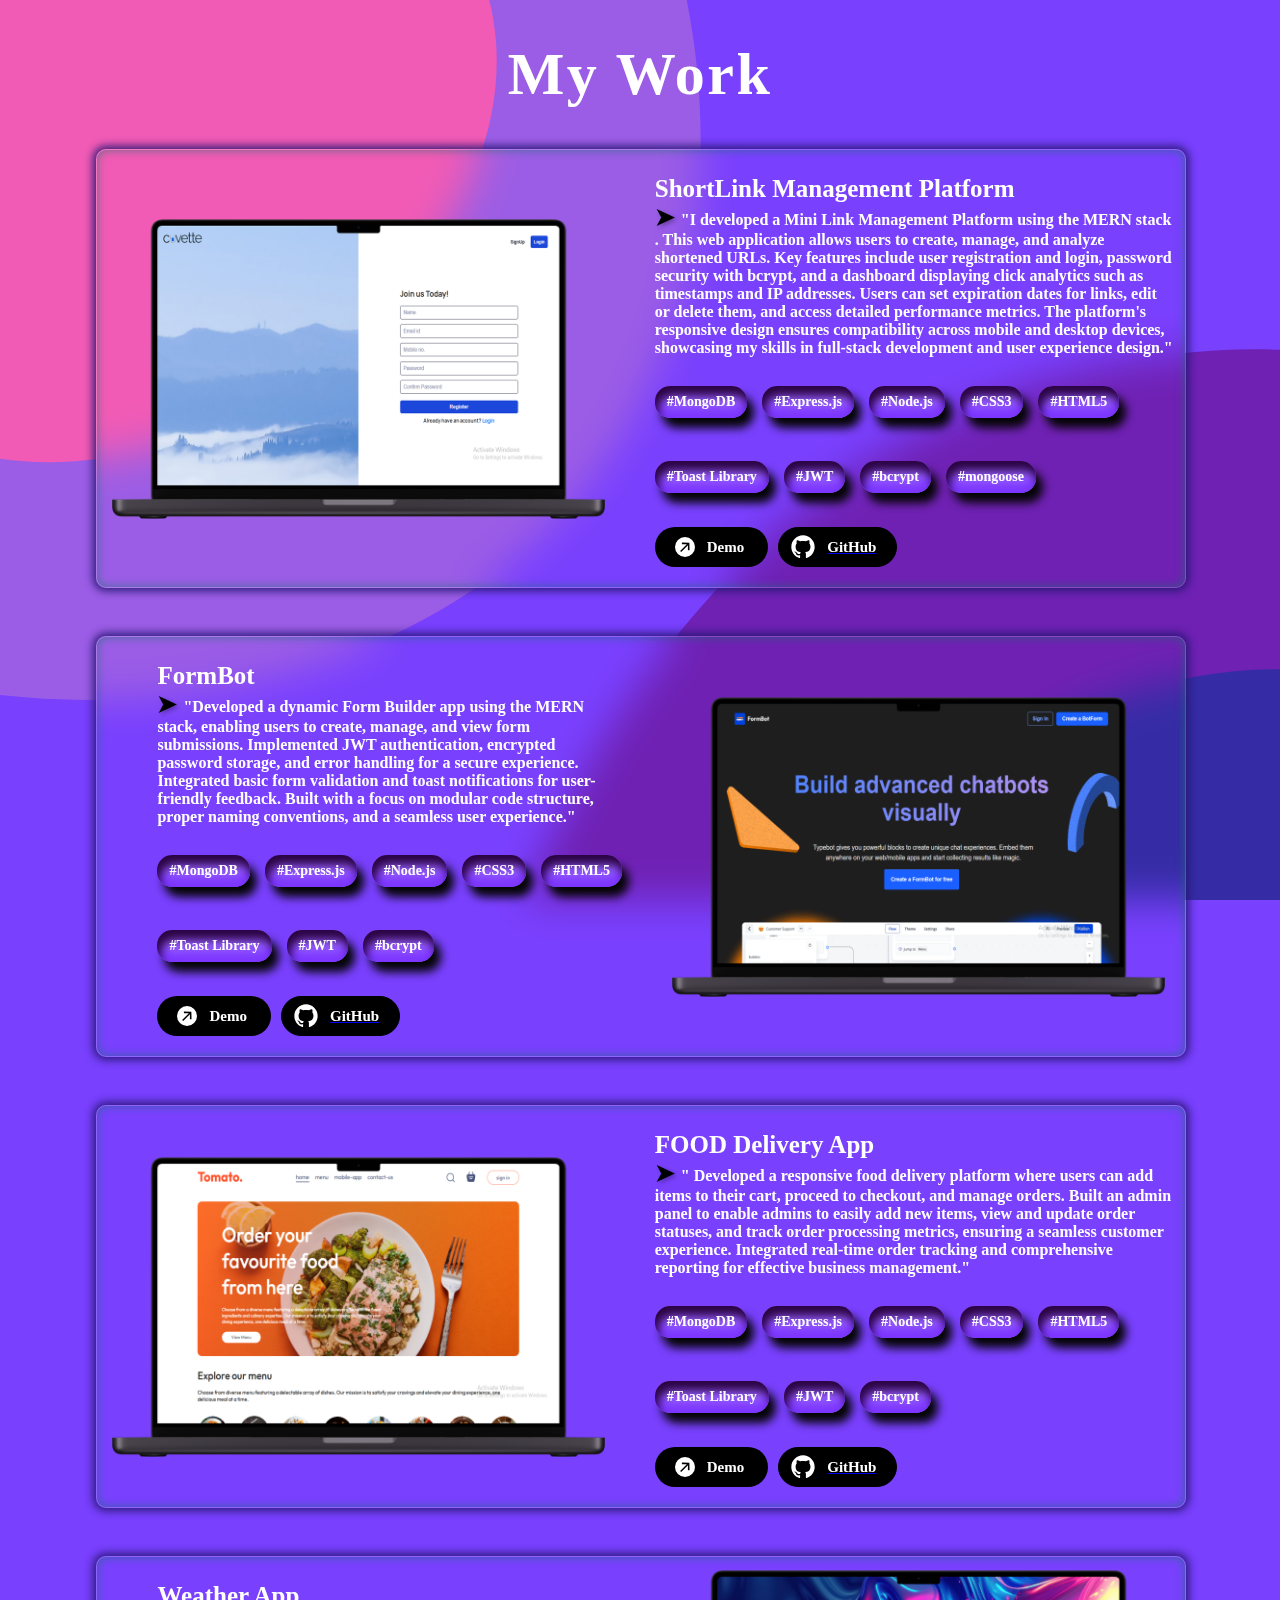
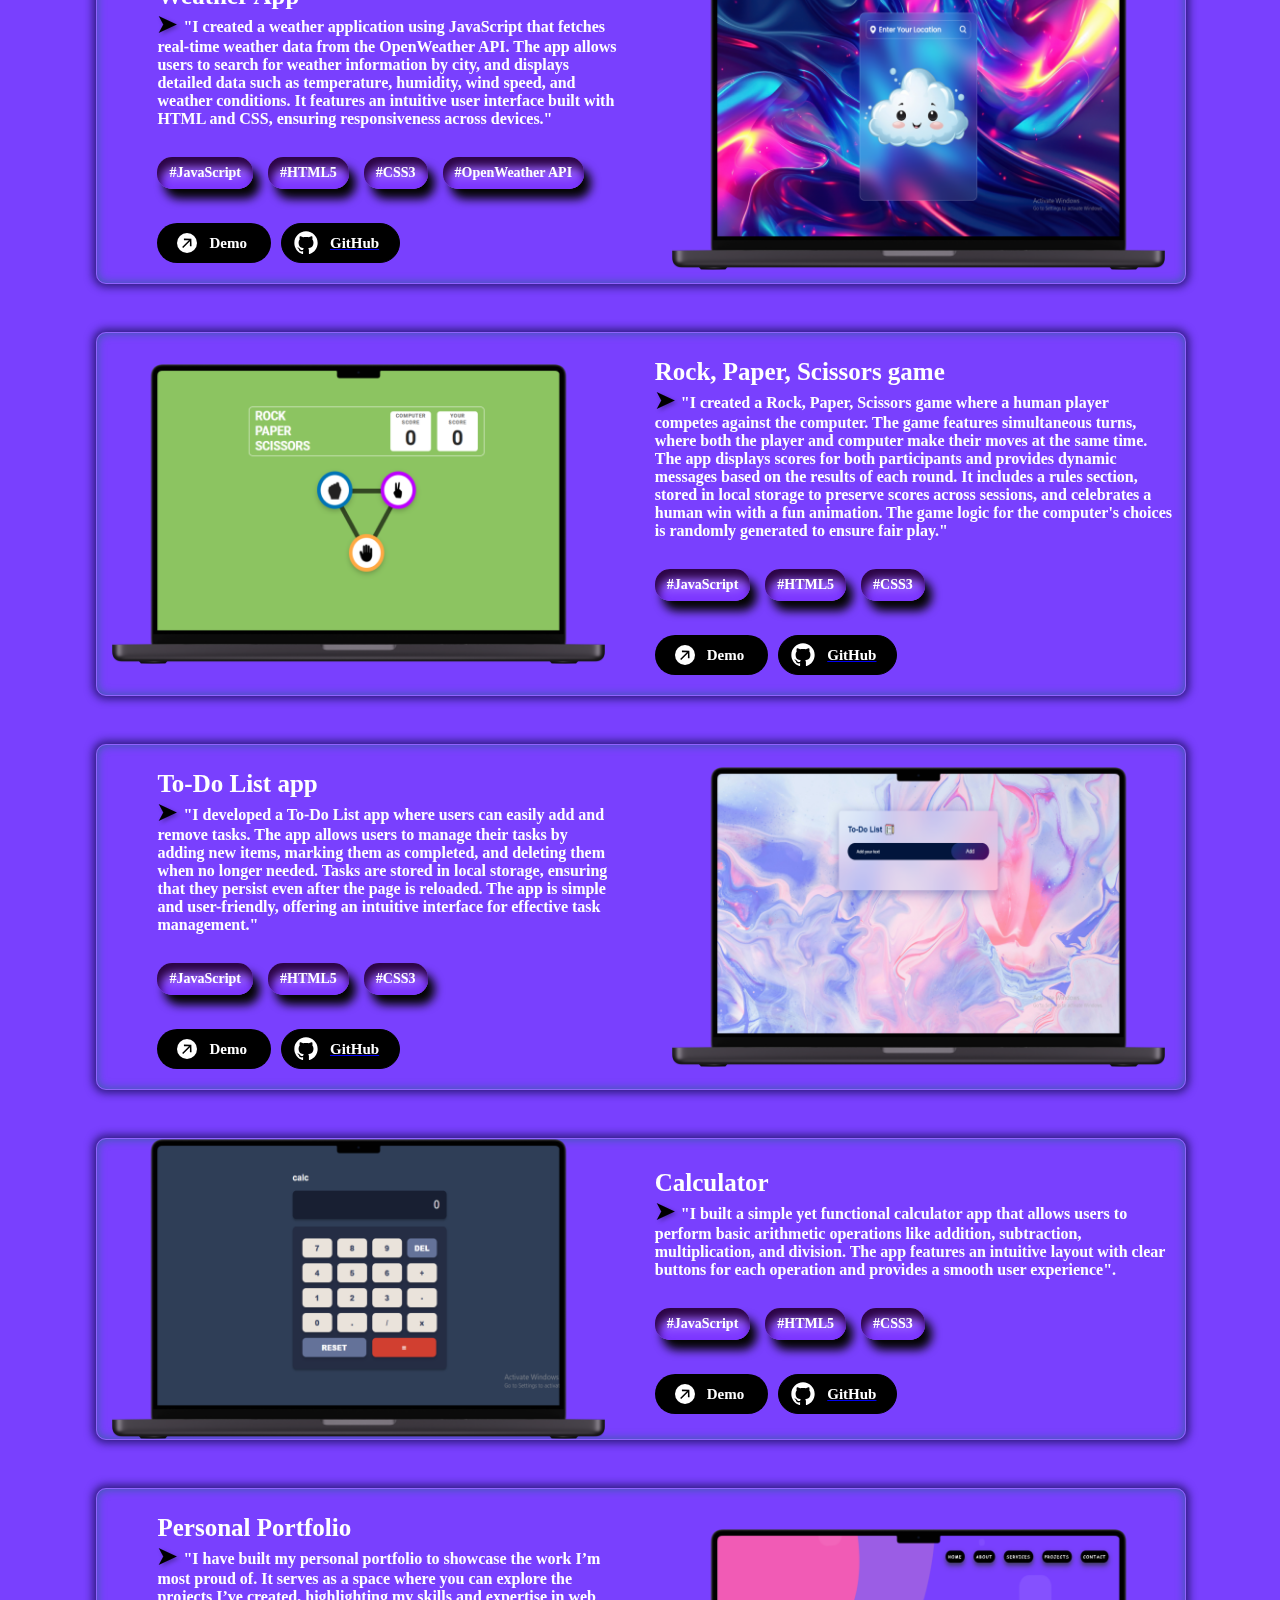
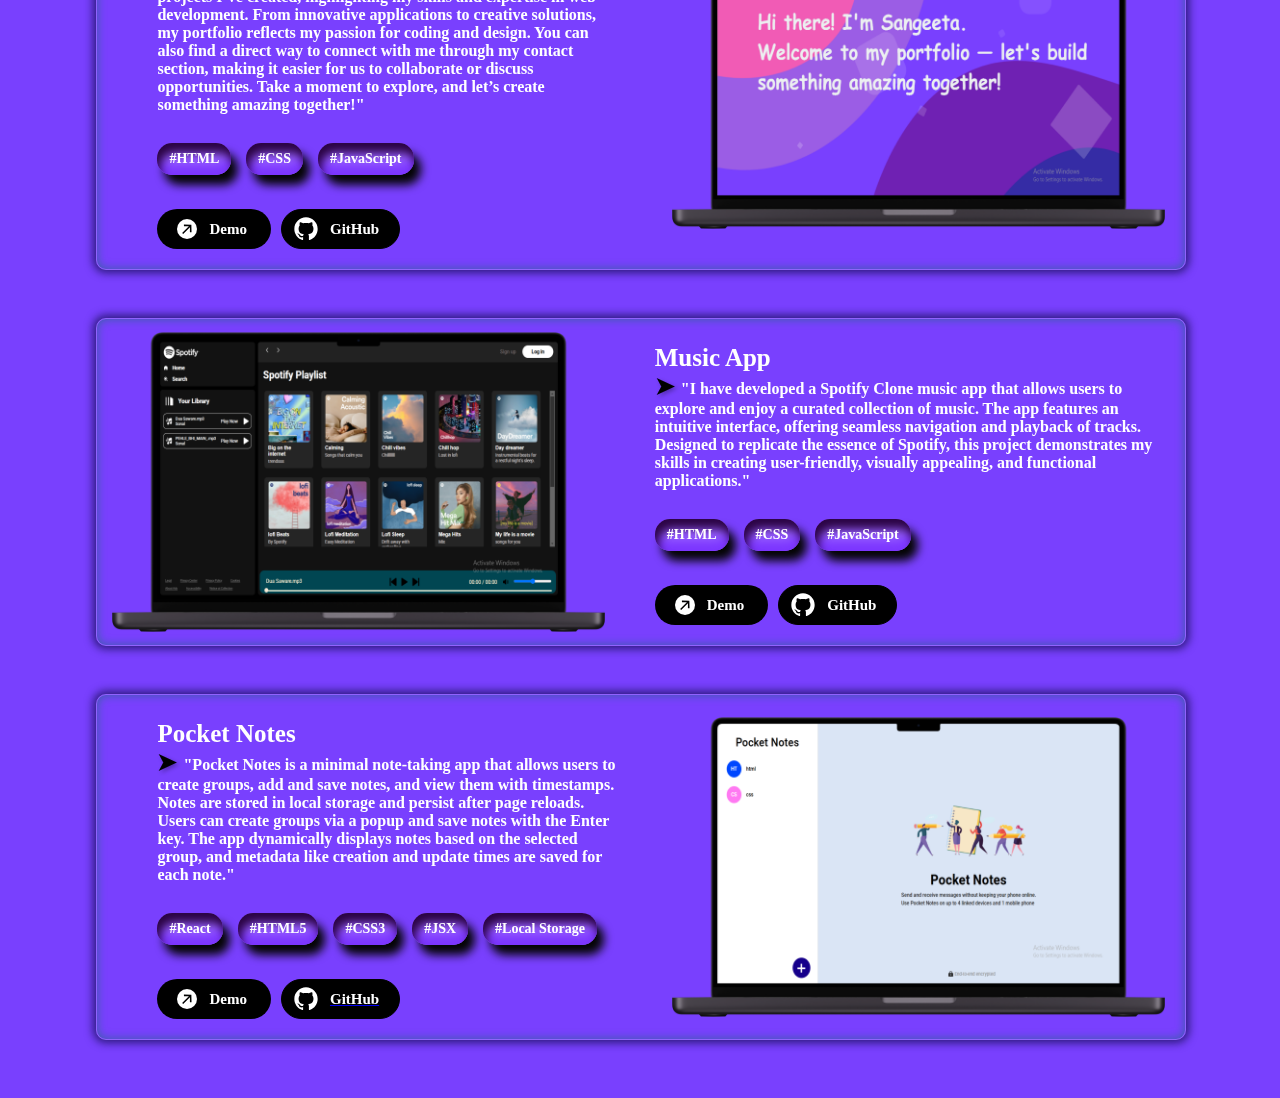
==== commit 82bfd1b8: "added new project" ====
--- a/project.html
+++ b/project.html
@@ -47,8 +47,96 @@
         <div class="container-p">
             <h1 class="sub-title">My Work</h1>
             <div class="work-list">
+              <div class="work-row">
+                <div class="work work-left">
+                    <img src="images/link.png" alt="To-do List App">
+                    <div class="info">
+                        <h3>ShortLink Management Platform
+                        </h3>
+      
+                        <div class="points">
+                          <p class="point">"I developed a Mini Link Management Platform using the MERN stack . 
+                            This web application allows users to create, manage, and analyze shortened URLs. 
+                            Key features include user registration and login, password security with bcrypt, 
+                            and a dashboard displaying click analytics such as timestamps and IP addresses.
+                             Users can set expiration dates for links, edit or delete them, and access detailed performance metrics.
+                              The platform's responsive design ensures compatibility across mobile and desktop devices, 
+                              showcasing my skills in full-stack development and user experience design."</p>
+                        
+                        </div>
+                       
+                        <div class="Btn1">
+                          <p class="language">#MongoDB</p>
+                          <p class="language">#Express.js</p>
+                          <p class="language">#Node.js</p>
+                          <p class="language">#CSS3</p>
+                          <p class="language">#HTML5</p>
+                          <p class="language">#Toast Library</p>
+                          <p class="language">#JWT</p>
+                          <p class="language">#bcrypt</p>
+                          <p class="language">#mongoose</p>
+      
+      
+                        </div>
+                        <div class="buttons">
+                              <a href="https://mini-link-management-platform-l116.vercel.app/" target="_blank">
+                          <button href="#" class="buttonw" style="--clr: #380c70">
+                            <span class="button__icon-wrapper">
+                              <svg
+                                viewBox="0 0 14 15"
+                                fill="none"
+                                xmlns="http://www.w3.org/2000/svg"
+                                class="button__icon-svg"
+                                width="10"
+                              >
+                                <path
+                                  d="M13.376 11.552l-.264-10.44-10.44-.24.024 2.28 6.96-.048L.2 12.56l1.488 1.488 9.432-9.432-.048 6.912 2.304.024z"
+                                  fill="currentColor"
+                                ></path>
+                              </svg>
+                          
+                              <svg
+                                viewBox="0 0 14 15"
+                                fill="none"
+                                width="10"
+                                xmlns="http://www.w3.org/2000/svg"
+                                class="button__icon-svg button__icon-svg--copy"
+                              >
+                                <path
+                                  d="M13.376 11.552l-.264-10.44-10.44-.24.024 2.28 6.96-.048L.2 12.56l1.488 1.488 9.432-9.432-.048 6.912 2.304.024z"
+                                  fill="currentColor"
+                                ></path>
+                              </svg>
+                            </span>
+                            Demo
+                          </button>
+                        </a>
+                         <a href="https://github.com/sangeetasonal/Mini-Link-Management-Platform.git">
+                          <button class="buttond">
+                            <svg
+                              viewBox="0 0 24 24"
+                              fill="currentColor"
+                              height="28"
+                              width="28"
+                              xmlns="http://www.w3.org/2000/svg"
+                            >
+                              <path
+                                d="M12.001 2C6.47598 2 2.00098 6.475 2.00098 12C2.00098 16.425 4.86348 20.1625 8.83848 21.4875C9.33848 21.575 9.52598 21.275 9.52598 21.0125C9.52598 20.775 9.51348 19.9875 9.51348 19.15C7.00098 19.6125 6.35098 18.5375 6.15098 17.975C6.03848 17.6875 5.55098 16.8 5.12598 16.5625C4.77598 16.375 4.27598 15.9125 5.11348 15.9C5.90098 15.8875 6.46348 16.625 6.65098 16.925C7.55098 18.4375 8.98848 18.0125 9.56348 17.75C9.65098 17.1 9.91348 16.6625 10.201 16.4125C7.97598 16.1625 5.65098 15.3 5.65098 11.475C5.65098 10.3875 6.03848 9.4875 6.67598 8.7875C6.57598 8.5375 6.22598 7.5125 6.77598 6.1375C6.77598 6.1375 7.61348 5.875 9.52598 7.1625C10.326 6.9375 11.176 6.825 12.026 6.825C12.876 6.825 13.726 6.9375 14.526 7.1625C16.4385 5.8625 17.276 6.1375 17.276 6.1375C17.826 7.5125 17.476 8.5375 17.376 8.7875C18.0135 9.4875 18.401 10.375 18.401 11.475C18.401 15.3125 16.0635 16.1625 13.8385 16.4125C14.201 16.725 14.5135 17.325 14.5135 18.2625C14.5135 19.6 14.501 20.675 14.501 21.0125C14.501 21.275 14.6885 21.5875 15.1885 21.4875C19.259 20.1133 21.9999 16.2963 22.001 12C22.001 6.475 17.526 2 12.001 2Z"
+                              ></path>
+                            </svg>
+                            <span>GitHub</span>
+                          </button>
+                        </a>
+                          </button>
+                      </div>
+                        <a href="https://illustrious-maamoul-b2dbd7.netlify.app/">
+                        </a>
+                    </div>
+                </div>
+            </div>
+            
                 <div class="work-row">
-                    <div class="work work-left">
+                    <div class="work work-right">
                         <img src="images/work1.png" alt="To-do List App">
                         <div class="info">
                             <h3>FormBot</h3>
@@ -137,7 +225,7 @@
                     </div>
                 </div>
                 <div class="work-row">
-                    <div class="work work-right">
+                    <div class="work work-left">
                         <img src="images/work9.png" alt="Music App">
                         <div class="info">
                           <h3>FOOD Delivery App</h3>
@@ -218,7 +306,7 @@
                     </div>
                 </div>
                 <div class="work-row">
-                    <div class="work work-left">
+                    <div class="work work-right">
                         <img src="images/work3.png" alt="Weather App">
                         <div class="info">
                             <h3>Weather App</h3>
@@ -296,7 +384,7 @@
                 </div>
 
                 <div class="work-row">
-                    <div class="work work-right">
+                    <div class="work work-left">
                         <img src="images/work6.png" alt="Music App">
                         <div class="info">
                             <h3> Rock, Paper, Scissors game</h3>
@@ -378,7 +466,7 @@
 
 
                 <div class="work-row">
-                    <div class="work work-left">
+                    <div class="work work-right">
                         <img src="images/work4.png" alt="Weather App">
                         <div class="info">
                             <h3>To-Do List app</h3>
@@ -457,7 +545,7 @@
 
 
                 <div class="work-row">
-                    <div class="work work-right">
+                    <div class="work work-left">
                         <img src="images/work5.png" alt="Music App">
                         <div class="info">
                             <h3>Calculator</h3>
@@ -534,7 +622,7 @@
 
 
                 <div class="work-row">
-                    <div class="work work-left">
+                    <div class="work work-right">
                         <img src="images/work7.png" alt="Personal Portfolio">
                         <div class="info">
                             <h3>Personal Portfolio</h3>
@@ -620,7 +708,7 @@
 
 
                 <div class="work-row">
-                    <div class="work work-right">
+                    <div class="work work-left">
                         <img src="images/work8.png" alt="Music App">
                         <div class="info">
                             <h3>Music App</h3>
@@ -706,7 +794,7 @@
 
 
            <div class="work-row">
-                    <div class="work work-left">
+                    <div class="work work-right">
                         <img src="images/work2.png" alt="Weather App">
                         <div class="info">
                               <h3>Pocket Notes</h3>
